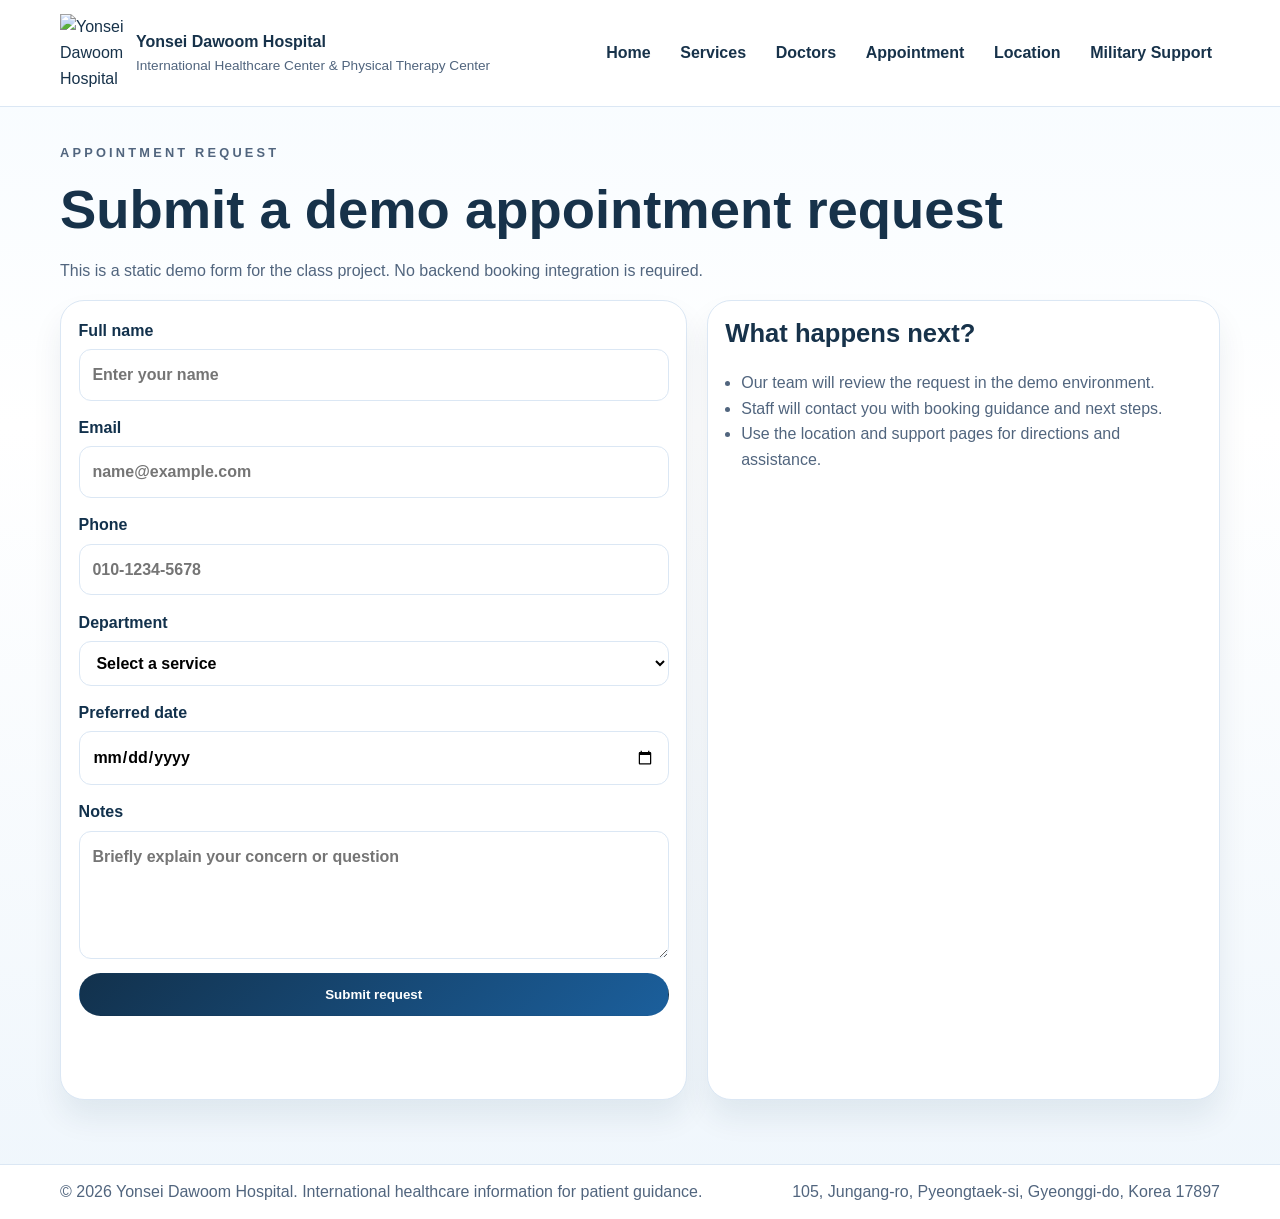
==== appointment.html @ 68c52f5f "Website Development" ====
<!DOCTYPE html>
<html lang="en">
  <head>
    <meta charset="UTF-8" />
    <meta name="viewport" content="width=device-width, initial-scale=1.0" />
    <title>Appointment Request | Yonsei Dawoom Hospital</title>
    <link rel="stylesheet" href="styles.css" />
  </head>
  <body>
    <header class="site-header">
      <div class="container nav-wrap">
        <a class="brand" href="index.html">
          <img class="brand-logo" src="https://yshospital.net/en/images/logo.png" alt="Yonsei Dawoom Hospital" />
          <span>
            <strong>Yonsei Dawoom Hospital</strong>
            <small>International Healthcare Center & Physical Therapy Center</small>
          </span>
        </a>
        <nav class="nav-links">
          <a href="index.html">Home</a>
          <a href="services.html">Services</a>
          <a href="doctors.html">Doctors</a>
          <a href="appointment.html">Appointment</a>
          <a href="location.html">Location</a>
          <a href="support.html">Military Support</a>
        </nav>
      </div>
    </header>

    <main class="container page-shell">
      <section class="page-intro">
        <p class="eyebrow">Appointment request</p>
        <h1>Submit a demo appointment request</h1>
        <p>
          This is a static demo form for the class project. No backend booking integration is required.
        </p>
      </section>

      <section class="two-column-panel appointment-layout">
        <article class="panel-card form-card">
          <form id="appointment-form" class="appointment-form">
            <label>
              Full name
              <input type="text" name="name" placeholder="Enter your name" required />
            </label>
            <label>
              Email
              <input type="email" name="email" placeholder="name@example.com" required />
            </label>
            <label>
              Phone
              <input type="tel" name="phone" placeholder="010-1234-5678" required />
            </label>
            <label>
              Department
              <select name="department" required>
                <option value="">Select a service</option>
                <option>Orthopedic care</option>
                <option>Sports medicine</option>
                <option>Rehabilitation</option>
                <option>General medicine</option>
              </select>
            </label>
            <label>
              Preferred date
              <input type="date" name="date" required />
            </label>
            <label>
              Notes
              <textarea name="notes" rows="4" placeholder="Briefly explain your concern or question"></textarea>
            </label>
            <button class="btn btn-primary" type="submit">Submit request</button>
            <p id="form-status" class="status-note" aria-live="polite"></p>
          </form>
        </article>

        <article class="panel-card info-card">
          <h2>What happens next?</h2>
          <ul class="check-list">
            <li>Our team will review the request in the demo environment.</li>
            <li>Staff will contact you with booking guidance and next steps.</li>
            <li>Use the location and support pages for directions and assistance.</li>
          </ul>
        </article>
      </section>
    </main>

    <footer class="site-footer">
      <div class="container footer-wrap">
        <p>© <span id="year"></span> Yonsei Dawoom Hospital. International healthcare information for patient guidance.</p>
        <p>105, Jungang-ro, Pyeongtaek-si, Gyeonggi-do, Korea 17897</p>
      </div>
    </footer>

    <script src="script.js"></script>
  </body>
</html>
---- styles.css ----
:root {
  --navy: #12314c;
  --blue: #1b5f9c;
  --sky: #edf5ff;
  --surface: #ffffff;
  --text: #17324a;
  --muted: #51657e;
  --border: #dbe7f4;
}

* { box-sizing: border-box; }

body {
  margin: 0;
  font-family: 'Inter', Arial, sans-serif;
  color: var(--text);
  background: linear-gradient(180deg, #f6fbff 0%, #ffffff 35%, #eff6fc 100%);
  line-height: 1.6;
}

img { max-width: 100%; }

a { color: inherit; text-decoration: none; }

.container {
  width: min(1160px, calc(100% - 1.5rem));
  margin: 0 auto;
}

.site-header {
  position: sticky;
  top: 0;
  z-index: 10;
  background: rgba(255, 255, 255, 0.96);
  border-bottom: 1px solid var(--border);
  backdrop-filter: blur(12px);
}

.nav-wrap, .footer-wrap {
  display: flex;
  align-items: center;
  justify-content: space-between;
  gap: 1rem;
  padding: 0.9rem 0;
}

.brand {
  display: flex;
  align-items: center;
  gap: 0.75rem;
}

.brand strong, .brand small { display: block; }

.brand-logo {
  width: 64px;
  height: auto;
  display: block;
}

.brand strong { font-size: 1rem; }

.brand small { color: var(--muted); font-size: 0.85rem; }

.brand-mark {
  width: 3rem;
  height: 3rem;
  border-radius: 0.9rem;
  display: grid;
  place-items: center;
  background: linear-gradient(135deg, var(--navy), var(--blue));
  color: #fff;
  font-weight: 800;
}

.nav-links {
  display: flex;
  flex-wrap: wrap;
  align-items: center;
  justify-content: flex-end;
  gap: 0.85rem;
}

.nav-links a {
  color: var(--text);
  font-weight: 600;
  padding: 0.35rem 0.5rem;
  border-radius: 999px;
}

.nav-links a:hover { background: var(--sky); }

.hero-section {
  padding: 3rem 0 2rem;
}

.hero-grid, .two-column-panel, .section-grid { display: grid; gap: 1.2rem; }

.hero-grid {
  grid-template-columns: 1.2fr 0.8fr;
  align-items: stretch;
}

.hero-copy, .panel-card, .hero-card {
  background: var(--surface);
  border: 1px solid var(--border);
  border-radius: 24px;
  box-shadow: 0 18px 30px rgba(18, 49, 76, 0.08);
}

.hero-copy { padding: 2rem; }

.eyebrow {
  text-transform: uppercase;
  letter-spacing: 0.25em;
  font-size: 0.8rem;
  color: var(--blue);
  font-weight: 700;
}

h1, h2, h3 { line-height: 1.2; }

h1 { font-size: clamp(2rem, 5vw, 3.4rem); margin: 0.35rem 0 0.75rem; }

h2 { font-size: clamp(1.2rem, 3vw, 1.6rem); margin-top: 0; }

.lede, .page-intro p { color: var(--muted); }

.cta-row { display: flex; flex-wrap: wrap; gap: 0.75rem; margin: 1rem 0 1.15rem; }

.btn {
  display: inline-flex;
  align-items: center;
  justify-content: center;
  border-radius: 999px;
  font-weight: 700;
  padding: 0.8rem 1rem;
  border: 1px solid transparent;
}

.btn-primary { background: linear-gradient(135deg, var(--navy), var(--blue)); color: #fff; }

.btn-secondary { border-color: var(--border); background: #fff; }

.feature-pills {
  display: flex;
  flex-wrap: wrap;
  gap: 0.6rem;
  padding: 0;
  list-style: none;
}

.feature-pills li {
  background: var(--sky);
  border: 1px solid var(--border);
  border-radius: 999px;
  padding: 0.45rem 0.7rem;
  color: var(--navy);
  font-size: 0.95rem;
}

.hero-card { padding: 1.2rem; background: linear-gradient(180deg, #143253, #1b4c75); color: #eff7ff; }

.hero-card h2 { color: #fff; }

.stat-card {
  background: rgba(255,255,255,0.08);
  border: 1px solid rgba(255,255,255,0.12);
  border-radius: 18px;
  padding: 0.9rem;
  margin-top: 0.75rem;
}

.stat-card strong { display: block; font-size: 1.45rem; }

.section-grid { grid-template-columns: repeat(3, 1fr); margin-top: 1rem; }

.panel-card { padding: 1.1rem; }

.text-link { color: var(--blue); font-weight: 700; }

.two-column-panel { grid-template-columns: 1.1fr 0.9fr; margin: 1rem auto 2rem; }

.info-boxes { display: grid; gap: 1rem; }

.mini-card {
  border: 1px solid var(--border);
  background: #fff;
  border-radius: 18px;
  padding: 1rem;
}

.mini-card h3 { margin: 0 0 0.2rem; font-size: 1.06rem; }

.mini-card a { color: var(--blue); font-weight: 700; }

.page-shell { padding: 1.5rem 0 2rem; }

.page-intro { margin-bottom: 1rem; }

.card-grid { display: grid; gap: 1rem; }

.three-up { grid-template-columns: repeat(3, 1fr); }

.two-up { grid-template-columns: repeat(2, 1fr); }

.service-card h2, .doctor-card h2 { margin-bottom: 0.35rem; }

.doctor-card {
  display: flex;
  flex-direction: column;
  gap: 0.6rem;
}

.doctor-head {
  display: flex;
  align-items: center;
  gap: 0.9rem;
}

.doctor-photo {
  width: 96px;
  height: 96px;
  object-fit: cover;
  border-radius: 18px;
  border: 1px solid var(--border);
  background: #eff6fc;
}

.muted { color: var(--muted); font-weight: 600; }

.appointment-layout { grid-template-columns: 1.1fr 0.9fr; }

.appointment-form { display: grid; gap: 0.9rem; }

.appointment-form label { display: grid; gap: 0.35rem; font-weight: 600; color: var(--navy); }

.appointment-form input,
.appointment-form select,
.appointment-form textarea {
  border: 1px solid var(--border);
  border-radius: 12px;
  padding: 0.75rem 0.8rem;
  font: inherit;
  background: #fff;
}

.status-note { min-height: 1.2em; color: var(--blue); font-weight: 600; }

.check-list { padding-left: 1rem; color: var(--muted); }

.location-layout { grid-template-columns: 1fr 1fr; }

.map-box {
  border: 1px dashed var(--border);
  border-radius: 18px;
  min-height: 220px;
  display: grid;
  place-items: center;
  color: var(--muted);
  background: linear-gradient(135deg, #f7fbff, #edf4fb);
}

.contact-list { list-style: none; padding: 0; margin: 0; display: grid; gap: 0.75rem; color: var(--muted); }

.visual-section { margin-bottom: 2rem; }

.visual-gallery .visual-card {
  overflow: hidden;
  padding: 0;
}

.visual-card img {
  width: 100%;
  height: 180px;
  object-fit: cover;
  display: block;
}

.visual-card h3,
.visual-card p {
  padding: 0 1rem;
}

.visual-card h3 { margin: 0.9rem 0 0.2rem; }

.visual-card p { color: var(--muted); padding-bottom: 1rem; }

.support-visual-card {
  display: grid;
  grid-template-columns: 1.1fr 0.9fr;
  gap: 1rem;
  align-items: center;
  margin-bottom: 1rem;
}

.support-visual-card img {
  width: 100%;
  border-radius: 18px;
  object-fit: cover;
  min-height: 220px;
}

.site-footer {
  border-top: 1px solid var(--border);
  background: #fff;
}

.site-footer p { margin: 0; color: var(--muted); }

@media (max-width: 980px) {
  .hero-grid, .two-column-panel, .section-grid, .three-up, .two-up, .appointment-layout, .location-layout, .support-visual-card { grid-template-columns: 1fr; }
}

@media (max-width: 760px) {
  .nav-wrap, .footer-wrap { flex-direction: column; align-items: flex-start; }
  .nav-links { justify-content: flex-start; }
  .hero-section { padding-top: 1.2rem; }
  .hero-copy { padding: 1rem; }
}
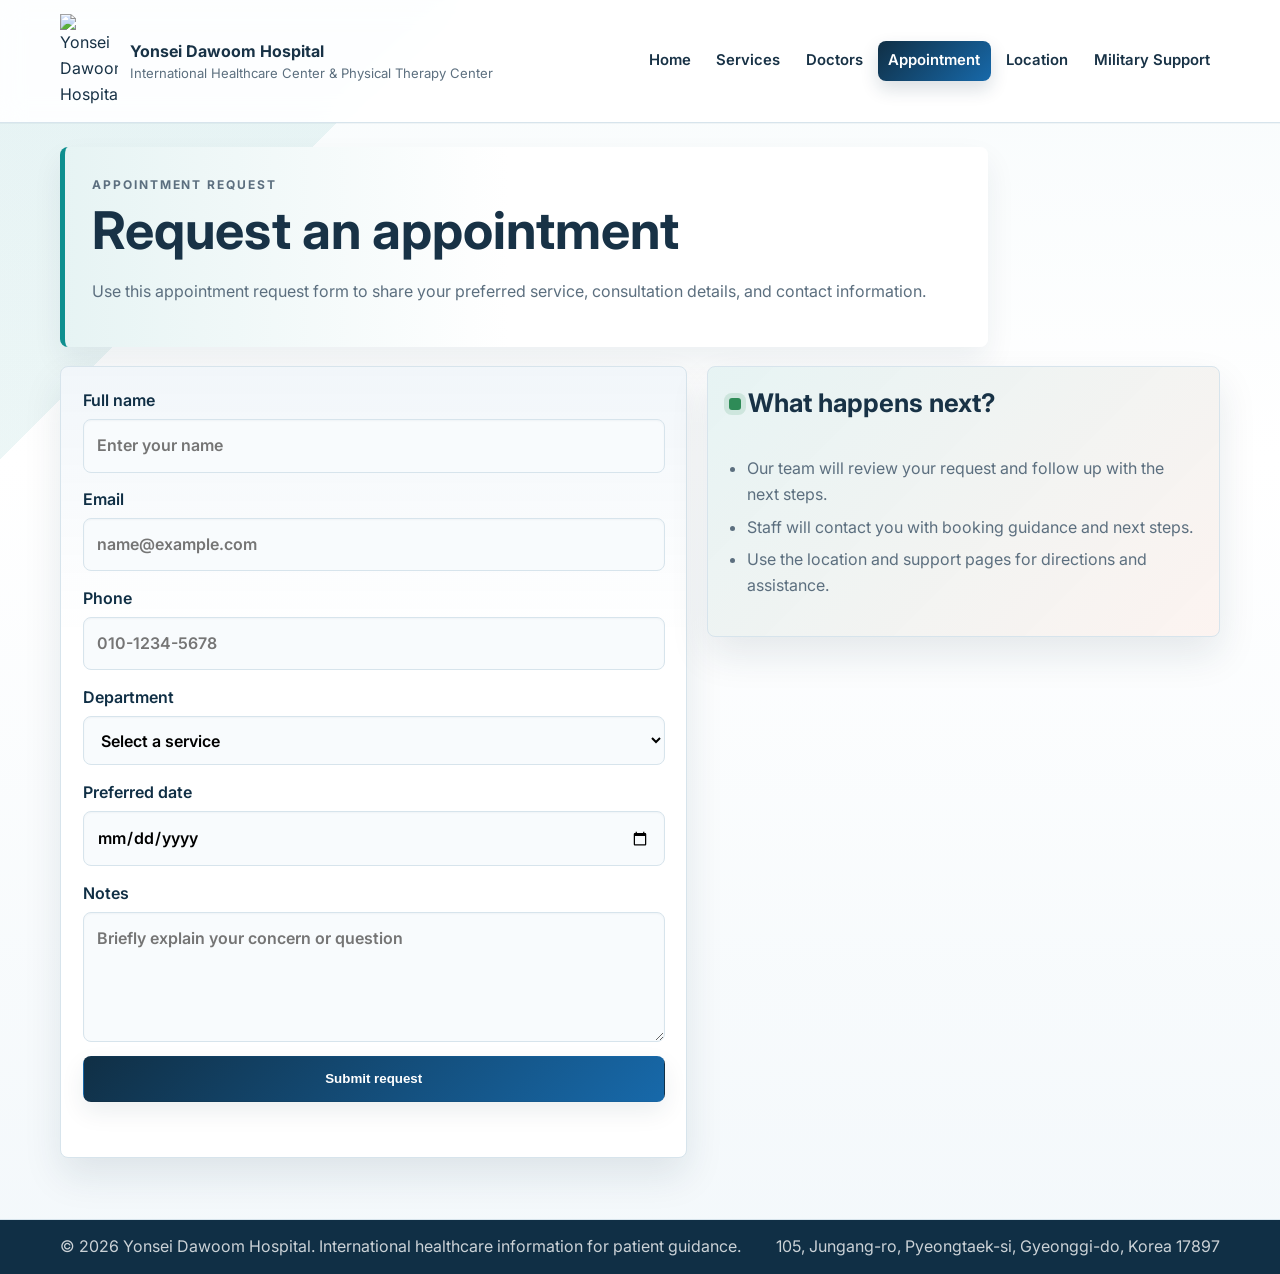
==== commit a04609be: "changes" ====
--- a/appointment.html
+++ b/appointment.html
@@ -6,7 +6,7 @@
     <title>Appointment Request | Yonsei Dawoom Hospital</title>
     <link rel="stylesheet" href="styles.css" />
   </head>
-  <body>
+  <body data-page="appointment">
     <header class="site-header">
       <div class="container nav-wrap">
         <a class="brand" href="index.html">
@@ -30,9 +30,9 @@
     <main class="container page-shell">
       <section class="page-intro">
         <p class="eyebrow">Appointment request</p>
-        <h1>Submit a demo appointment request</h1>
+        <h1>Request an appointment</h1>
         <p>
-          This is a static demo form for the class project. No backend booking integration is required.
+          Use this appointment request form to share your preferred service, consultation details, and contact information.
         </p>
       </section>
 
@@ -77,7 +77,7 @@
         <article class="panel-card info-card">
           <h2>What happens next?</h2>
           <ul class="check-list">
-            <li>Our team will review the request in the demo environment.</li>
+            <li>Our team will review your request and follow up with the next steps.</li>
             <li>Staff will contact you with booking guidance and next steps.</li>
             <li>Use the location and support pages for directions and assistance.</li>
           </ul>
--- a/styles.css
+++ b/styles.css
@@ -1,11 +1,20 @@
+@import url('https://fonts.googleapis.com/css2?family=Inter:wght@400;500;600;700;800&display=swap');
+
 :root {
-  --navy: #12314c;
-  --blue: #1b5f9c;
-  --sky: #edf5ff;
+  --navy: #102f45;
+  --blue: #1769aa;
+  --teal: #0e8f8f;
+  --green: #2e8b57;
+  --warm: #d96c42;
+  --sky: #eef7fb;
+  --mint: #edf8f4;
   --surface: #ffffff;
-  --text: #17324a;
-  --muted: #51657e;
-  --border: #dbe7f4;
+  --surface-alt: #f8fbfd;
+  --text: #183246;
+  --muted: #5c6f7f;
+  --border: #d7e4ec;
+  --shadow: 0 18px 38px rgba(16, 47, 69, 0.10);
+  --shadow-soft: 0 10px 24px rgba(16, 47, 69, 0.08);
 }
 
 * { box-sizing: border-box; }
@@ -14,16 +23,22 @@
   margin: 0;
   font-family: 'Inter', Arial, sans-serif;
   color: var(--text);
-  background: linear-gradient(180deg, #f6fbff 0%, #ffffff 35%, #eff6fc 100%);
+  background:
+    linear-gradient(135deg, rgba(14, 143, 143, 0.08) 0 18%, transparent 18% 100%),
+    linear-gradient(180deg, #f7fbfc 0%, #ffffff 36%, #f3f8fb 100%);
   line-height: 1.6;
+  -webkit-font-smoothing: antialiased;
+  text-rendering: optimizeLegibility;
 }
 
 img { max-width: 100%; }
 
+a, button, input, select, textarea { transition: all 180ms ease; }
+
 a { color: inherit; text-decoration: none; }
 
 .container {
-  width: min(1160px, calc(100% - 1.5rem));
+  width: min(1160px, calc(100% - 2rem));
   margin: 0 auto;
 }
 
@@ -31,9 +46,10 @@
   position: sticky;
   top: 0;
   z-index: 10;
-  background: rgba(255, 255, 255, 0.96);
+  background: rgba(255, 255, 255, 0.92);
   border-bottom: 1px solid var(--border);
   backdrop-filter: blur(12px);
+  box-shadow: 0 1px 0 rgba(18, 49, 76, 0.04);
 }
 
 .nav-wrap, .footer-wrap {
@@ -48,24 +64,25 @@
   display: flex;
   align-items: center;
   gap: 0.75rem;
+  min-width: 17rem;
 }
 
 .brand strong, .brand small { display: block; }
 
 .brand-logo {
-  width: 64px;
+  width: 58px;
   height: auto;
   display: block;
 }
 
 .brand strong { font-size: 1rem; }
 
-.brand small { color: var(--muted); font-size: 0.85rem; }
+.brand small { color: var(--muted); font-size: 0.82rem; line-height: 1.35; }
 
 .brand-mark {
   width: 3rem;
   height: 3rem;
-  border-radius: 0.9rem;
+  border-radius: 8px;
   display: grid;
   place-items: center;
   background: linear-gradient(135deg, var(--navy), var(--blue));
@@ -78,49 +95,93 @@
   flex-wrap: wrap;
   align-items: center;
   justify-content: flex-end;
-  gap: 0.85rem;
+  gap: 0.3rem;
 }
 
 .nav-links a {
   color: var(--text);
   font-weight: 600;
-  padding: 0.35rem 0.5rem;
-  border-radius: 999px;
-}
-
-.nav-links a:hover { background: var(--sky); }
+  padding: 0.5rem 0.65rem;
+  border-radius: 8px;
+  position: relative;
+  font-size: 0.93rem;
+}
+
+.nav-links a:hover,
+.nav-links a:focus-visible {
+  background: linear-gradient(135deg, var(--sky), #ffffff);
+  color: var(--navy);
+  box-shadow: inset 0 0 0 1px rgba(27, 95, 156, 0.12);
+}
+
+.nav-links a.active,
+body[data-page="home"] .nav-links a[href="index.html"],
+body[data-page="services"] .nav-links a[href="services.html"],
+body[data-page="doctors"] .nav-links a[href="doctors.html"],
+body[data-page="appointment"] .nav-links a[href="appointment.html"],
+body[data-page="location"] .nav-links a[href="location.html"],
+body[data-page="support"] .nav-links a[href="support.html"] {
+  background: linear-gradient(135deg, var(--navy), var(--blue));
+  color: #fff;
+  box-shadow: 0 8px 18px rgba(18, 49, 76, 0.16);
+}
 
 .hero-section {
-  padding: 3rem 0 2rem;
+  padding: 2rem 0 1rem;
+}
+
+.page-shell,
+.hero-section,
+.visual-section {
+  padding-bottom: 0.25rem;
 }
 
 .hero-grid, .two-column-panel, .section-grid { display: grid; gap: 1.2rem; }
 
 .hero-grid {
-  grid-template-columns: 1.2fr 0.8fr;
+  grid-template-columns: minmax(0, 1.05fr) minmax(320px, 0.95fr);
   align-items: stretch;
+  gap: 1rem;
 }
 
 .hero-copy, .panel-card, .hero-card {
   background: var(--surface);
   border: 1px solid var(--border);
-  border-radius: 24px;
-  box-shadow: 0 18px 30px rgba(18, 49, 76, 0.08);
-}
-
-.hero-copy { padding: 2rem; }
+  border-radius: 8px;
+  box-shadow: var(--shadow);
+}
+
+.panel-card:hover,
+.hero-copy:hover,
+.hero-card:hover {
+  transform: translateY(-1px);
+  box-shadow: 0 18px 32px rgba(18, 49, 76, 0.12);
+  border-color: rgba(27, 95, 156, 0.22);
+}
+
+.hero-copy {
+  padding: clamp(1.25rem, 3vw, 2rem);
+  background:
+    linear-gradient(135deg, rgba(23, 105, 170, 0.08), transparent 42%),
+    #fff;
+}
 
 .eyebrow {
   text-transform: uppercase;
-  letter-spacing: 0.25em;
-  font-size: 0.8rem;
-  color: var(--blue);
+  letter-spacing: 0.16em;
+  font-size: 0.75rem;
+  color: var(--teal);
   font-weight: 700;
+  margin: 0 0 0.4rem;
 }
 
 h1, h2, h3 { line-height: 1.2; }
 
-h1 { font-size: clamp(2rem, 5vw, 3.4rem); margin: 0.35rem 0 0.75rem; }
+h1 {
+  font-size: clamp(2rem, 4.6vw, 3.25rem);
+  margin: 0.25rem 0 0.85rem;
+  letter-spacing: 0;
+}
 
 h2 { font-size: clamp(1.2rem, 3vw, 1.6rem); margin-top: 0; }
 
@@ -132,15 +193,26 @@
   display: inline-flex;
   align-items: center;
   justify-content: center;
-  border-radius: 999px;
+  border-radius: 8px;
   font-weight: 700;
   padding: 0.8rem 1rem;
   border: 1px solid transparent;
+  box-shadow: var(--shadow-soft);
+  min-height: 2.85rem;
+}
+
+.btn:hover,
+.btn:focus-visible {
+  transform: translateY(-1px);
+  box-shadow: 0 10px 18px rgba(18, 49, 76, 0.14);
 }
 
 .btn-primary { background: linear-gradient(135deg, var(--navy), var(--blue)); color: #fff; }
 
 .btn-secondary { border-color: var(--border); background: #fff; }
+
+.btn-secondary:hover,
+.btn-secondary:focus-visible { background: #f8fbff; border-color: rgba(27, 95, 156, 0.35); }
 
 .feature-pills {
   display: flex;
@@ -151,22 +223,43 @@
 }
 
 .feature-pills li {
-  background: var(--sky);
+  background: var(--mint);
   border: 1px solid var(--border);
-  border-radius: 999px;
+  border-radius: 8px;
   padding: 0.45rem 0.7rem;
   color: var(--navy);
   font-size: 0.95rem;
 }
 
-.hero-card { padding: 1.2rem; background: linear-gradient(180deg, #143253, #1b4c75); color: #eff7ff; }
-
-.hero-card h2 { color: #fff; }
+.hero-visual-card {
+  overflow: hidden;
+  padding: 0;
+  background: linear-gradient(180deg, #ffffff 0%, var(--surface-alt) 100%);
+  box-shadow: var(--shadow-soft);
+}
+
+.hero-visual-card img {
+  width: 100%;
+  height: 310px;
+  object-fit: cover;
+  display: block;
+}
+
+.hero-visual-copy { padding: 1rem 1rem 1.1rem; }
+
+.hero-visual-copy h2 {
+  font-size: clamp(1.05rem, 2.4vw, 1.35rem);
+  margin-bottom: 0.35rem;
+}
+
+.hero-visual-copy p:last-child { color: var(--muted); margin-bottom: 0; }
+
+.hero-card { display: none; }
 
 .stat-card {
   background: rgba(255,255,255,0.08);
   border: 1px solid rgba(255,255,255,0.12);
-  border-radius: 18px;
+  border-radius: 8px;
   padding: 0.9rem;
   margin-top: 0.75rem;
 }
@@ -175,28 +268,115 @@
 
 .section-grid { grid-template-columns: repeat(3, 1fr); margin-top: 1rem; }
 
-.panel-card { padding: 1.1rem; }
+.quick-actions-section { margin: 0.8rem auto 1.6rem; }
+
+.quick-action-grid { grid-template-columns: repeat(3, 1fr); }
+
+.quick-action-card {
+  background: linear-gradient(180deg, #ffffff 0%, var(--surface-alt) 100%);
+}
+
+.action-badge {
+  display: inline-flex;
+  align-items: center;
+  justify-content: center;
+  width: 2rem;
+  height: 2rem;
+  border-radius: 8px;
+  background: linear-gradient(135deg, var(--teal), var(--blue));
+  color: #fff;
+  font-size: 0.9rem;
+  font-weight: 800;
+  margin-bottom: 0.55rem;
+}
+
+.quick-action-card h3 { margin-bottom: 0.35rem; }
+
+.quick-action-card p { color: var(--muted); }
+
+.panel-card { padding: clamp(1rem, 2.2vw, 1.35rem); }
 
 .text-link { color: var(--blue); font-weight: 700; }
 
-.two-column-panel { grid-template-columns: 1.1fr 0.9fr; margin: 1rem auto 2rem; }
+.two-column-panel { grid-template-columns: 1.1fr 0.9fr; margin: 1rem auto 1.4rem; }
+
+.location-summary-grid {
+  display: grid;
+  grid-template-columns: repeat(3, 1fr);
+  gap: 1rem;
+  margin: 0 auto 1.2rem;
+}
+
+.summary-card { background: linear-gradient(180deg, #ffffff 0%, #f7fbff 100%); }
+
+.summary-card h3 { margin: 0.1rem 0 0.25rem; font-size: 1.02rem; }
+
+.summary-card p:last-child { color: var(--muted); margin-bottom: 0; }
+
+.section-label-row {
+  display: flex;
+  align-items: center;
+  justify-content: space-between;
+  gap: 0.75rem;
+  margin-bottom: 0.25rem;
+}
+
+.mini-pill {
+  display: inline-flex;
+  align-items: center;
+  border-radius: 8px;
+  padding: 0.25rem 0.55rem;
+  background: var(--mint);
+  color: var(--green);
+  font-size: 0.78rem;
+  font-weight: 700;
+}
 
 .info-boxes { display: grid; gap: 1rem; }
 
 .mini-card {
   border: 1px solid var(--border);
   background: #fff;
-  border-radius: 18px;
+  border-radius: 8px;
   padding: 1rem;
+  box-shadow: var(--shadow-soft);
+}
+
+.mini-card:hover {
+  border-color: rgba(27, 95, 156, 0.25);
+  box-shadow: 0 14px 22px rgba(18, 49, 76, 0.10);
 }
 
 .mini-card h3 { margin: 0 0 0.2rem; font-size: 1.06rem; }
 
 .mini-card a { color: var(--blue); font-weight: 700; }
 
-.page-shell { padding: 1.5rem 0 2rem; }
-
-.page-intro { margin-bottom: 1rem; }
+.page-shell { padding: 1.55rem 0 2.4rem; }
+
+.page-intro {
+  margin-bottom: 1.15rem;
+  max-width: 58rem;
+}
+
+.page-intro h1,
+.page-intro h2 {
+  max-width: 52rem;
+}
+
+.page-shell > .page-intro {
+  padding: clamp(1.1rem, 3vw, 1.7rem);
+  border-left: 5px solid var(--teal);
+  border-radius: 8px;
+  background:
+    linear-gradient(90deg, rgba(14, 143, 143, 0.10), rgba(255, 255, 255, 0.78) 48%),
+    #fff;
+  box-shadow: 0 14px 30px rgba(16, 47, 69, 0.07);
+}
+
+.location-intro {
+  max-width: 44rem;
+  margin-bottom: 1rem;
+}
 
 .card-grid { display: grid; gap: 1rem; }
 
@@ -204,7 +384,146 @@
 
 .two-up { grid-template-columns: repeat(2, 1fr); }
 
+.service-card,
+.doctor-card {
+  position: relative;
+  overflow: hidden;
+}
+
+.service-card::before,
+.doctor-card::before {
+  content: "";
+  position: absolute;
+  inset: 0 0 auto;
+  height: 4px;
+  background: linear-gradient(90deg, var(--teal), var(--blue), var(--warm));
+}
+
 .service-card h2, .doctor-card h2 { margin-bottom: 0.35rem; }
+
+.service-card p,
+.doctor-card p {
+  color: var(--muted);
+}
+
+.therapy-showcase {
+  display: grid;
+  gap: 1rem;
+  margin-top: 1.4rem;
+}
+
+.therapy-intro {
+  margin-top: 0.5rem;
+}
+
+.therapy-section {
+  display: grid;
+  gap: 1.1rem;
+  background:
+    linear-gradient(135deg, rgba(14, 143, 143, 0.08), transparent 46%),
+    #fff;
+}
+
+.therapy-section .section-label-row {
+  align-items: flex-start;
+}
+
+.therapy-section h2 {
+  margin-bottom: 0;
+}
+
+.therapy-visual-grid {
+  display: grid;
+  grid-template-columns: repeat(2, minmax(0, 1fr));
+  gap: 1rem;
+}
+
+.therapy-image-card {
+  position: relative;
+  min-height: 310px;
+  margin: 0;
+  overflow: hidden;
+  border-radius: 8px;
+  background: var(--surface-alt);
+  box-shadow: var(--shadow-soft);
+}
+
+.therapy-image-card img {
+  width: 100%;
+  height: 100%;
+  min-height: 310px;
+  object-fit: cover;
+  display: block;
+}
+
+.therapy-image-card figcaption {
+  position: absolute;
+  inset: auto 0 0;
+  padding: 1.1rem;
+  background: linear-gradient(180deg, transparent, rgba(0, 0, 0, 0.78));
+  color: #fff;
+  font-size: clamp(1.1rem, 2.3vw, 1.55rem);
+  font-weight: 800;
+  text-align: center;
+}
+
+.therapy-list {
+  columns: 2;
+  column-gap: 2rem;
+  margin: 0;
+  padding-left: 1.25rem;
+  color: var(--muted);
+  font-size: clamp(1rem, 2vw, 1.18rem);
+}
+
+.therapy-list li {
+  break-inside: avoid;
+  margin-bottom: 0.45rem;
+}
+
+.pelvic-therapy-section {
+  background:
+    linear-gradient(135deg, rgba(217, 108, 66, 0.09), transparent 42%),
+    #fff;
+}
+
+.pelvic-therapy-layout {
+  display: grid;
+  gap: 1rem;
+}
+
+.pelvic-therapy-layout > img {
+  width: 100%;
+  height: min(48vw, 420px);
+  min-height: 280px;
+  object-fit: cover;
+  object-position: center;
+  border-radius: 8px;
+  box-shadow: var(--shadow-soft);
+}
+
+.therapy-detail-grid {
+  display: grid;
+  grid-template-columns: 0.9fr 1.1fr;
+  gap: 1rem;
+}
+
+.therapy-detail-grid > div {
+  padding: 1rem;
+  border: 1px solid var(--border);
+  border-radius: 8px;
+  background: var(--surface-alt);
+}
+
+.therapy-detail-grid h3 {
+  margin: 0 0 0.65rem;
+  font-size: clamp(1.15rem, 2.4vw, 1.5rem);
+}
+
+.compact-list {
+  columns: 1;
+  font-size: clamp(0.98rem, 1.8vw, 1.1rem);
+}
 
 .doctor-card {
   display: flex;
@@ -214,22 +533,53 @@
 
 .doctor-head {
   display: flex;
-  align-items: center;
-  gap: 0.9rem;
+  align-items: flex-start;
+  gap: 1rem;
 }
 
 .doctor-photo {
-  width: 96px;
-  height: 96px;
+  width: 142px;
+  height: 142px;
   object-fit: cover;
-  border-radius: 18px;
-  border: 1px solid var(--border);
-  background: #eff6fc;
+  object-position: top center;
+  border-radius: 8px;
+  border: 1px solid rgba(27, 95, 156, 0.18);
+  background: linear-gradient(180deg, #eff6fc, #fff);
+  box-shadow: 0 12px 24px rgba(18, 49, 76, 0.10);
+  flex-shrink: 0;
 }
 
 .muted { color: var(--muted); font-weight: 600; }
 
 .appointment-layout { grid-template-columns: 1.1fr 0.9fr; }
+
+.form-card {
+  background:
+    linear-gradient(180deg, rgba(23, 105, 170, 0.06), transparent 34%),
+    #fff;
+}
+
+.info-card {
+  align-self: start;
+  background:
+    linear-gradient(135deg, rgba(14, 143, 143, 0.10), rgba(217, 108, 66, 0.08)),
+    #fff;
+}
+
+.info-card h2 {
+  display: inline-flex;
+  align-items: center;
+  gap: 0.45rem;
+}
+
+.info-card h2::before {
+  content: "";
+  width: 0.75rem;
+  height: 0.75rem;
+  border-radius: 3px;
+  background: var(--green);
+  box-shadow: 0 0 0 5px rgba(46, 139, 87, 0.14);
+}
 
 .appointment-form { display: grid; gap: 0.9rem; }
 
@@ -239,26 +589,52 @@
 .appointment-form select,
 .appointment-form textarea {
   border: 1px solid var(--border);
-  border-radius: 12px;
-  padding: 0.75rem 0.8rem;
+  border-radius: 8px;
+  padding: 0.8rem 0.85rem;
   font: inherit;
+  background: var(--surface-alt);
+  box-shadow: inset 0 1px 2px rgba(18, 49, 76, 0.04);
+}
+
+.appointment-form input:focus-visible,
+.appointment-form select:focus-visible,
+.appointment-form textarea:focus-visible {
+  outline: none;
+  border-color: var(--blue);
+  box-shadow: 0 0 0 4px rgba(27, 95, 156, 0.12), inset 0 1px 2px rgba(18, 49, 76, 0.04);
   background: #fff;
 }
 
-.status-note { min-height: 1.2em; color: var(--blue); font-weight: 600; }
-
-.check-list { padding-left: 1rem; color: var(--muted); }
-
-.location-layout { grid-template-columns: 1fr 1fr; }
+.status-note {
+  min-height: 1.2em;
+  color: var(--green);
+  font-weight: 700;
+  margin: 0;
+}
+
+.check-list {
+  padding-left: 1.1rem;
+  color: var(--muted);
+}
+
+.check-list li { margin-bottom: 0.45rem; }
+
+.location-layout { grid-template-columns: 1fr 1fr; gap: 1rem; }
 
 .map-box {
   border: 1px dashed var(--border);
-  border-radius: 18px;
+  border-radius: 8px;
   min-height: 220px;
   display: grid;
   place-items: center;
   color: var(--muted);
-  background: linear-gradient(135deg, #f7fbff, #edf4fb);
+  background:
+    linear-gradient(90deg, rgba(23, 105, 170, 0.08) 1px, transparent 1px),
+    linear-gradient(0deg, rgba(23, 105, 170, 0.08) 1px, transparent 1px),
+    linear-gradient(135deg, #f7fbff, #edf4fb);
+  background-size: 28px 28px, 28px 28px, auto;
+  text-align: center;
+  padding: 1rem;
 }
 
 .contact-list { list-style: none; padding: 0; margin: 0; display: grid; gap: 0.75rem; color: var(--muted); }
@@ -272,7 +648,7 @@
 
 .visual-card img {
   width: 100%;
-  height: 180px;
+  height: 190px;
   object-fit: cover;
   display: block;
 }
@@ -296,25 +672,60 @@
 
 .support-visual-card img {
   width: 100%;
-  border-radius: 18px;
+  border-radius: 8px;
   object-fit: cover;
   min-height: 220px;
+  max-height: 320px;
 }
 
 .site-footer {
   border-top: 1px solid var(--border);
-  background: #fff;
-}
-
-.site-footer p { margin: 0; color: var(--muted); }
+  background: var(--navy);
+  color: #fff;
+}
+
+.site-footer p { margin: 0; color: rgba(255, 255, 255, 0.78); }
 
 @media (max-width: 980px) {
   .hero-grid, .two-column-panel, .section-grid, .three-up, .two-up, .appointment-layout, .location-layout, .support-visual-card { grid-template-columns: 1fr; }
+  .quick-action-grid { grid-template-columns: repeat(2, 1fr); }
+  .location-summary-grid { grid-template-columns: 1fr; }
+  .therapy-detail-grid { grid-template-columns: 1fr; }
 }
 
 @media (max-width: 760px) {
-  .nav-wrap, .footer-wrap { flex-direction: column; align-items: flex-start; }
-  .nav-links { justify-content: flex-start; }
+  .nav-wrap, .footer-wrap { flex-direction: column; align-items: flex-start; gap: 0.75rem; }
+  .nav-links {
+    justify-content: flex-start;
+    gap: 0.35rem;
+    width: 100%;
+    padding-bottom: 0.15rem;
+  }
+  .nav-links a { padding: 0.45rem 0.55rem; }
+  .brand { align-items: flex-start; }
+  .brand small { max-width: 18rem; }
   .hero-section { padding-top: 1.2rem; }
   .hero-copy { padding: 1rem; }
-}
+  .cta-row { gap: 0.5rem; }
+  .hero-visual-card img { height: 220px; }
+  .quick-action-grid { grid-template-columns: 1fr; }
+  .doctor-head { align-items: center; }
+  .doctor-photo { width: 104px; height: 104px; }
+  .section-label-row { align-items: flex-start; flex-direction: column; }
+  .therapy-visual-grid { grid-template-columns: 1fr; }
+  .therapy-list { columns: 1; }
+  .therapy-image-card,
+  .therapy-image-card img {
+    min-height: 240px;
+  }
+}
+
+@media (max-width: 520px) {
+  .container { width: min(100% - 1rem, 1160px); }
+  .brand { min-width: 0; }
+  .brand-logo { width: 50px; }
+  .nav-links a { font-size: 0.86rem; }
+  .btn { width: 100%; }
+  .doctor-head { flex-direction: column; }
+  .doctor-photo { width: 100%; height: 220px; }
+}
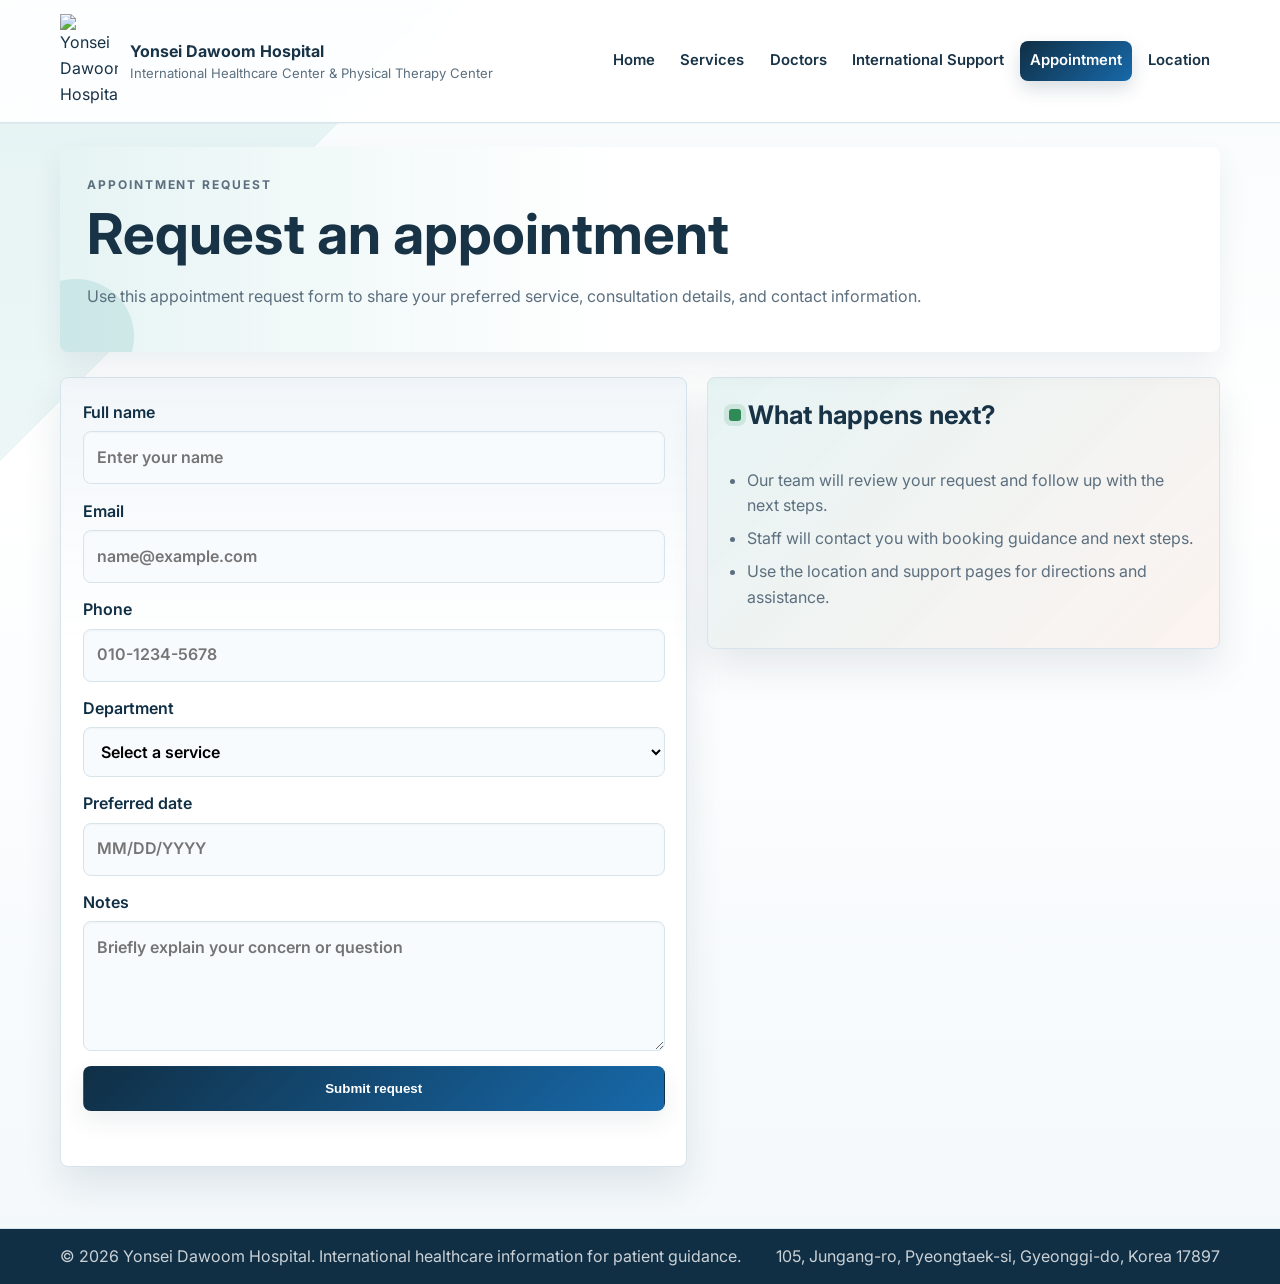
==== commit dd4bf004: "Changes in hospital design" ====
--- a/appointment.html
+++ b/appointment.html
@@ -20,15 +20,16 @@
           <a href="index.html">Home</a>
           <a href="services.html">Services</a>
           <a href="doctors.html">Doctors</a>
+          <a href="support.html">International Support</a>
           <a href="appointment.html">Appointment</a>
           <a href="location.html">Location</a>
-          <a href="support.html">Military Support</a>
+
         </nav>
       </div>
     </header>
 
     <main class="container page-shell">
-      <section class="page-intro">
+      <section class="page-intro page-hero-intro">
         <p class="eyebrow">Appointment request</p>
         <h1>Request an appointment</h1>
         <p>
@@ -63,7 +64,7 @@
             </label>
             <label>
               Preferred date
-              <input type="date" name="date" required />
+              <input type="text" name="date" placeholder="MM/DD/YYYY" inputmode="numeric" pattern="\\d{2}/\\d{2}/\\d{4}" required />
             </label>
             <label>
               Notes
--- a/styles.css
+++ b/styles.css
@@ -127,7 +127,7 @@
 }
 
 .hero-section {
-  padding: 2rem 0 1rem;
+  padding: 2.25rem 0 1.1rem;
 }
 
 .page-shell,
@@ -139,7 +139,7 @@
 .hero-grid, .two-column-panel, .section-grid { display: grid; gap: 1.2rem; }
 
 .hero-grid {
-  grid-template-columns: minmax(0, 1.05fr) minmax(320px, 0.95fr);
+  grid-template-columns: minmax(0, 1.08fr) minmax(340px, 0.92fr);
   align-items: stretch;
   gap: 1rem;
 }
@@ -160,7 +160,10 @@
 }
 
 .hero-copy {
-  padding: clamp(1.25rem, 3vw, 2rem);
+  display: flex;
+  flex-direction: column;
+  justify-content: center;
+  padding: clamp(1.35rem, 3.4vw, 2.35rem);
   background:
     linear-gradient(135deg, rgba(23, 105, 170, 0.08), transparent 42%),
     #fff;
@@ -178,7 +181,7 @@
 h1, h2, h3 { line-height: 1.2; }
 
 h1 {
-  font-size: clamp(2rem, 4.6vw, 3.25rem);
+  font-size: clamp(2.15rem, 4.4vw, 3.55rem);
   margin: 0.25rem 0 0.85rem;
   letter-spacing: 0;
 }
@@ -186,6 +189,11 @@
 h2 { font-size: clamp(1.2rem, 3vw, 1.6rem); margin-top: 0; }
 
 .lede, .page-intro p { color: var(--muted); }
+
+.lede {
+  max-width: 43rem;
+  font-size: clamp(1.02rem, 1.6vw, 1.16rem);
+}
 
 .cta-row { display: flex; flex-wrap: wrap; gap: 0.75rem; margin: 1rem 0 1.15rem; }
 
@@ -240,12 +248,15 @@
 
 .hero-visual-card img {
   width: 100%;
-  height: 310px;
+  height: 340px;
   object-fit: cover;
   display: block;
 }
 
-.hero-visual-copy { padding: 1rem 1rem 1.1rem; }
+.hero-visual-copy {
+  padding: 1.1rem 1.2rem 1.25rem;
+  border-top: 1px solid var(--border);
+}
 
 .hero-visual-copy h2 {
   font-size: clamp(1.05rem, 2.4vw, 1.35rem);
@@ -255,6 +266,187 @@
 .hero-visual-copy p:last-child { color: var(--muted); margin-bottom: 0; }
 
 .hero-card { display: none; }
+
+.cc-hero {
+  padding: 2.6rem 0 5.7rem;
+  background:
+    linear-gradient(90deg, rgba(255, 255, 255, 0.98) 0 48%, rgba(255, 255, 255, 0.58) 68%, rgba(255, 255, 255, 0.18) 100%),
+    url("images/bdaach-leadership.png") center / cover;
+  border-bottom: 1px solid var(--border);
+}
+
+.cc-hero-inner {
+  display: grid;
+  grid-template-columns: minmax(0, 0.92fr) minmax(280px, 0.68fr);
+  align-items: center;
+  gap: clamp(1.5rem, 4vw, 3rem);
+}
+
+.cc-hero-copy {
+  max-width: 42rem;
+  padding: clamp(1rem, 2vw, 1.8rem) 0;
+}
+
+.cc-hero-copy h1 {
+  font-size: clamp(2.45rem, 5.4vw, 4.8rem);
+  line-height: 1.05;
+  max-width: 12ch;
+}
+
+.cc-hero-inner > img {
+  width: 100%;
+  aspect-ratio: 4 / 3;
+  object-fit: cover;
+  border-radius: 8px;
+  box-shadow: 0 22px 42px rgba(16, 47, 69, 0.16);
+}
+
+.cc-action-grid {
+  display: grid;
+  grid-template-columns: repeat(3, 1fr);
+  gap: 1.15rem;
+  margin-top: -3.8rem;
+  margin-bottom: 2.1rem;
+  position: relative;
+  z-index: 2;
+}
+
+.cc-action-card {
+  position: relative;
+  min-height: 100%;
+  display: flex;
+  flex-direction: column;
+  gap: 0.55rem;
+  padding: clamp(1.25rem, 2.5vw, 1.75rem);
+  background: #fff;
+  border: 1px solid var(--border);
+  border-radius: 999px;
+  box-shadow: 0 18px 36px rgba(16, 47, 69, 0.12);
+  text-align: center;
+  align-items: center;
+  overflow: hidden;
+}
+
+.cc-action-card::before {
+  content: "";
+  position: absolute;
+  inset: 0.45rem;
+  border: 1px solid rgba(23, 105, 170, 0.10);
+  border-radius: inherit;
+  pointer-events: none;
+}
+
+.cc-action-card h2 {
+  font-size: clamp(1.2rem, 2.4vw, 1.55rem);
+  margin: 0;
+}
+
+.cc-action-card p {
+  color: var(--muted);
+  margin: 0 0 0.25rem;
+}
+
+.cc-action-card .text-link {
+  margin-top: auto;
+}
+
+.cc-action-icon {
+  width: 3rem;
+  height: 3rem;
+  display: grid;
+  place-items: center;
+  border-radius: 50%;
+  background: var(--sky);
+  color: var(--blue);
+  font-weight: 800;
+  font-size: 1.15rem;
+}
+
+.cc-feature-band {
+  padding: 2.2rem 0;
+  background: #fff;
+  border-top: 1px solid rgba(215, 228, 236, 0.7);
+  border-bottom: 1px solid rgba(215, 228, 236, 0.7);
+}
+
+.cc-feature-grid,
+.cc-info-panel {
+  display: grid;
+  grid-template-columns: minmax(280px, 0.82fr) minmax(0, 1fr);
+  gap: clamp(1.2rem, 3vw, 2.1rem);
+  align-items: center;
+}
+
+.cc-feature-grid img,
+.cc-info-panel img {
+  width: 100%;
+  border-radius: 8px;
+  object-fit: cover;
+  box-shadow: var(--shadow-soft);
+}
+
+.cc-feature-grid img {
+  aspect-ratio: 16 / 10;
+}
+
+.cc-feature-grid h2,
+.cc-info-panel h2 {
+  font-size: clamp(1.55rem, 3vw, 2.35rem);
+  margin-bottom: 0.6rem;
+}
+
+.cc-feature-grid p,
+.cc-info-panel p {
+  color: var(--muted);
+}
+
+.cc-feature-grid .btn {
+  margin-top: 0.5rem;
+}
+
+.cc-info-stack {
+  display: grid;
+  gap: 1.15rem;
+  margin: 2rem auto;
+}
+
+.cc-info-panel {
+  padding: clamp(1rem, 2.2vw, 1.4rem);
+  background: #fff;
+  border: 1px solid var(--border);
+  border-radius: 8px;
+  box-shadow: var(--shadow-soft);
+}
+
+.cc-info-panel img {
+  aspect-ratio: 16 / 9;
+}
+
+.cc-link-row {
+  display: flex;
+  flex-wrap: wrap;
+  gap: 0.65rem;
+  padding-top: 0.4rem;
+}
+
+.cc-link-row a {
+  display: inline-flex;
+  align-items: center;
+  min-height: 2.55rem;
+  padding: 0.55rem 0.8rem;
+  border-radius: 8px;
+  border: 1px solid var(--border);
+  color: var(--blue);
+  background: var(--surface-alt);
+  font-weight: 700;
+}
+
+.cc-link-row a:hover,
+.cc-link-row a:focus-visible {
+  background: #fff;
+  border-color: rgba(27, 95, 156, 0.35);
+  box-shadow: var(--shadow-soft);
+}
 
 .stat-card {
   background: rgba(255,255,255,0.08);
@@ -294,6 +486,123 @@
 
 .quick-action-card p { color: var(--muted); }
 
+.home-services-section {
+  margin: 0.9rem auto 1.5rem;
+}
+
+.home-service-grid {
+  display: grid;
+  grid-template-columns: repeat(3, 1fr);
+  gap: 1rem;
+}
+
+.home-service-card {
+  display: grid;
+  grid-template-rows: 170px 1fr;
+  overflow: hidden;
+  border: 1px solid var(--border);
+  border-radius: 8px;
+  background: #fff;
+  box-shadow: var(--shadow-soft);
+}
+
+.home-service-card img {
+  width: 100%;
+  height: 100%;
+  object-fit: cover;
+  display: block;
+  background: var(--surface-alt);
+}
+
+.home-service-card div {
+  display: flex;
+  flex-direction: column;
+  gap: 0.45rem;
+  padding: 0.95rem 1rem 1.05rem;
+}
+
+.home-service-card h3,
+.home-service-card p {
+  margin: 0;
+}
+
+.home-service-card p {
+  color: var(--muted);
+}
+
+.home-support-band,
+.visit-cta {
+  display: grid;
+  gap: 1rem;
+  align-items: center;
+  border: 1px solid var(--border);
+  border-radius: 8px;
+  box-shadow: var(--shadow-soft);
+}
+
+.home-support-band {
+  grid-template-columns: minmax(0, 0.9fr) minmax(280px, 1.1fr);
+  margin: 0 auto 1.5rem;
+  padding: clamp(1.1rem, 2.5vw, 1.6rem);
+  background:
+    linear-gradient(135deg, rgba(14, 143, 143, 0.10), transparent 46%),
+    #fff;
+}
+
+.home-support-copy h2,
+.visit-cta h2 {
+  margin-bottom: 0.5rem;
+}
+
+.home-support-copy p:last-child,
+.visit-cta p {
+  color: var(--muted);
+  margin-bottom: 0;
+}
+
+.home-trust-list {
+  display: grid;
+  gap: 0.7rem;
+  margin: 0;
+  padding: 0;
+  list-style: none;
+}
+
+.home-trust-list li {
+  position: relative;
+  padding: 0.85rem 0.9rem 0.85rem 2.15rem;
+  border: 1px solid var(--border);
+  border-radius: 8px;
+  background: var(--surface-alt);
+  color: var(--text);
+  font-weight: 600;
+}
+
+.home-trust-list li::before {
+  content: "";
+  position: absolute;
+  left: 0.9rem;
+  top: 1.25rem;
+  width: 0.45rem;
+  height: 0.45rem;
+  border-radius: 3px;
+  background: var(--green);
+}
+
+.visit-cta {
+  grid-template-columns: minmax(0, 1fr) auto;
+  margin: 0 auto 2rem;
+  padding: clamp(1.1rem, 2.5vw, 1.6rem);
+  background:
+    linear-gradient(135deg, rgba(23, 105, 170, 0.10), rgba(255, 255, 255, 0.78)),
+    #fff;
+}
+
+.visit-cta .cta-row {
+  justify-content: flex-end;
+  margin: 0;
+}
+
 .panel-card { padding: clamp(1rem, 2.2vw, 1.35rem); }
 
 .text-link { color: var(--blue); font-weight: 700; }
@@ -355,7 +664,7 @@
 
 .page-intro {
   margin-bottom: 1.15rem;
-  max-width: 58rem;
+  max-width: none;
 }
 
 .page-intro h1,
@@ -364,6 +673,7 @@
 }
 
 .page-shell > .page-intro {
+  width: 100%;
   padding: clamp(1.1rem, 3vw, 1.7rem);
   border-left: 5px solid var(--teal);
   border-radius: 8px;
@@ -374,7 +684,7 @@
 }
 
 .location-intro {
-  max-width: 44rem;
+  max-width: none;
   margin-bottom: 1rem;
 }
 
@@ -406,129 +716,347 @@
   color: var(--muted);
 }
 
-.therapy-showcase {
-  display: grid;
+.service-grid {
+  align-items: stretch;
+}
+
+.service-card {
+  display: flex;
+  flex-direction: column;
+  gap: 0.7rem;
+  min-height: 100%;
+  padding: 0;
+}
+
+.service-card img {
+  width: 100%;
+  height: 170px;
+  object-fit: cover;
+  object-position: center;
+  display: block;
+  background: var(--surface-alt);
+}
+
+.service-card h2,
+.service-card p,
+.service-card ul {
+  margin-left: 1.1rem;
+  margin-right: 1.1rem;
+}
+
+.service-card h2 {
+  margin-top: 0.25rem;
+  font-size: clamp(1.15rem, 2.1vw, 1.45rem);
+}
+
+.service-card p {
+  margin-top: 0;
+  margin-bottom: 0.1rem;
+}
+
+.service-card ul {
+  display: flex;
+  flex-direction: column;
+  gap: 0.35rem;
+  margin-top: auto;
+  margin-bottom: 1.1rem;
+  padding: 0;
+  list-style: none;
+  color: var(--text);
+  font-size: 0.94rem;
+}
+
+.service-card li {
+  position: relative;
+  padding-left: 1rem;
+}
+
+.service-card li::before {
+  content: "";
+  position: absolute;
+  left: 0;
+  top: 0.68em;
+  width: 0.35rem;
+  height: 0.35rem;
+  border-radius: 3px;
+  background: var(--teal);
+}
+
+.page-hero-intro {
+  position: relative;
+  margin-bottom: 1.55rem;
+  padding: clamp(1.4rem, 4vw, 2.35rem) clamp(1.1rem, 4vw, 2.45rem);
+  border: 0;
+  border-radius: 42px 10px 42px 10px;
+  background:
+    radial-gradient(circle at 92% 16%, rgba(23, 105, 170, 0.12) 0 4.8rem, transparent 4.9rem),
+    linear-gradient(135deg, rgba(14, 143, 143, 0.12), rgba(255, 255, 255, 0.92) 42%),
+    #fff;
+  box-shadow: 0 18px 36px rgba(16, 47, 69, 0.08);
+  overflow: hidden;
+}
+
+.page-shell > .page-hero-intro {
+  border-left: 0;
+}
+
+.page-hero-intro::before {
+  content: "";
+  position: absolute;
+  left: -2.6rem;
+  bottom: -2.6rem;
+  width: 7.2rem;
+  height: 7.2rem;
+  border-radius: 50%;
+  background: rgba(14, 143, 143, 0.12);
+}
+
+.page-hero-intro h1,
+.page-hero-intro p {
+  position: relative;
+}
+
+.services-section {
+  margin-bottom: 1.55rem;
+}
+
+.section-heading {
+  max-width: 58rem;
+  margin-bottom: 0.9rem;
+}
+
+.section-heading h2 {
+  margin-bottom: 0.35rem;
+}
+
+.featured-service-grid {
+  display: grid;
+  grid-template-columns: repeat(3, 1fr);
   gap: 1rem;
-  margin-top: 1.4rem;
-}
-
-.therapy-intro {
-  margin-top: 0.5rem;
-}
-
-.therapy-section {
-  display: grid;
-  gap: 1.1rem;
-  background:
-    linear-gradient(135deg, rgba(14, 143, 143, 0.08), transparent 46%),
-    #fff;
-}
-
-.therapy-section .section-label-row {
-  align-items: flex-start;
-}
-
-.therapy-section h2 {
-  margin-bottom: 0;
-}
-
-.therapy-visual-grid {
-  display: grid;
-  grid-template-columns: repeat(2, minmax(0, 1fr));
-  gap: 1rem;
-}
-
-.therapy-image-card {
-  position: relative;
-  min-height: 310px;
-  margin: 0;
+}
+
+.featured-service-card {
+  display: grid;
+  grid-template-rows: 185px 1fr;
   overflow: hidden;
-  border-radius: 8px;
-  background: var(--surface-alt);
+  border: 1px solid var(--border);
+  border-radius: 42px 42px 16px 16px;
+  background: #fff;
   box-shadow: var(--shadow-soft);
 }
 
-.therapy-image-card img {
+.featured-service-card img {
   width: 100%;
   height: 100%;
-  min-height: 310px;
+  display: block;
   object-fit: cover;
-  display: block;
-}
-
-.therapy-image-card figcaption {
+  border-radius: 0 0 45% 45% / 0 0 10% 10%;
+  background:
+    linear-gradient(135deg, rgba(23, 105, 170, 0.16), rgba(14, 143, 143, 0.10)),
+    var(--surface-alt);
+}
+
+.featured-service-card div {
+  display: flex;
+  flex-direction: column;
+  gap: 0.55rem;
+  padding: 1.05rem 1.1rem 1.15rem;
+}
+
+.featured-service-card h3,
+.featured-service-card p,
+.featured-service-card ul {
+  margin: 0;
+}
+
+.featured-service-card h3 {
+  color: var(--navy);
+  font-size: clamp(1.15rem, 2vw, 1.4rem);
+}
+
+.featured-service-card p {
+  color: var(--muted);
+}
+
+.featured-service-card ul {
+  display: grid;
+  gap: 0.35rem;
+  padding: 0;
+  list-style: none;
+  color: var(--text);
+  font-size: 0.94rem;
+}
+
+.featured-service-card li,
+.guidance-card p,
+.treatment-card p {
+  color: var(--muted);
+}
+
+.featured-service-card li {
+  position: relative;
+  padding-left: 1rem;
+}
+
+.featured-service-card li::before {
+  content: "";
   position: absolute;
-  inset: auto 0 0;
-  padding: 1.1rem;
-  background: linear-gradient(180deg, transparent, rgba(0, 0, 0, 0.78));
-  color: #fff;
-  font-size: clamp(1.1rem, 2.3vw, 1.55rem);
+  left: 0;
+  top: 0.68em;
+  width: 0.35rem;
+  height: 0.35rem;
+  border-radius: 50%;
+  background: var(--teal);
+}
+
+.featured-service-card .text-link {
+  margin-top: auto;
+}
+
+.treatment-grid {
+  display: grid;
+  grid-template-columns: repeat(3, 1fr);
+  gap: 0.85rem;
+}
+
+.treatment-card,
+.guidance-card {
+  border: 1px solid var(--border);
+  background: #fff;
+  box-shadow: var(--shadow-soft);
+}
+
+.treatment-card {
+  position: relative;
+  padding: 1.35rem 1.25rem;
+  border-radius: 34px 12px 34px 12px;
+  overflow: hidden;
+}
+
+.treatment-card::before {
+  content: "";
+  position: absolute;
+  right: -1.7rem;
+  top: -1.7rem;
+  width: 5.2rem;
+  height: 5.2rem;
+  border-radius: 50%;
+  background: linear-gradient(135deg, rgba(14, 143, 143, 0.14), rgba(23, 105, 170, 0.12));
+}
+
+.treatment-card span {
+  display: inline-flex;
+  align-items: center;
+  justify-content: center;
+  width: 2rem;
+  height: 2rem;
+  margin-bottom: 0.65rem;
+  border-radius: 50%;
+  background: var(--sky);
+  color: var(--blue);
+  font-size: 0.82rem;
   font-weight: 800;
-  text-align: center;
-}
-
-.therapy-list {
-  columns: 2;
-  column-gap: 2rem;
+}
+
+.treatment-card h3,
+.guidance-card h3 {
+  margin: 0 0 0.35rem;
+  color: var(--navy);
+  font-size: 1.05rem;
+}
+
+.treatment-card p,
+.guidance-card p {
   margin: 0;
-  padding-left: 1.25rem;
+}
+
+.patient-guidance-section,
+.services-cta {
+  display: grid;
+  gap: 1rem;
+  border: 1px solid var(--border);
+  border-radius: 8px;
+  box-shadow: var(--shadow-soft);
+}
+
+.patient-guidance-section {
+  grid-template-columns: minmax(0, 0.82fr) minmax(320px, 1.18fr);
+  align-items: start;
+  margin-bottom: 1.55rem;
+  padding: clamp(1.1rem, 2.5vw, 1.55rem);
+  background:
+    linear-gradient(135deg, rgba(14, 143, 143, 0.10), transparent 48%),
+    #fff;
+}
+
+.patient-guidance-section p {
   color: var(--muted);
-  font-size: clamp(1rem, 2vw, 1.18rem);
-}
-
-.therapy-list li {
-  break-inside: avoid;
-  margin-bottom: 0.45rem;
-}
-
-.pelvic-therapy-section {
-  background:
-    linear-gradient(135deg, rgba(217, 108, 66, 0.09), transparent 42%),
+}
+
+.guidance-grid {
+  display: grid;
+  grid-template-columns: repeat(3, 1fr);
+  gap: 0.75rem;
+}
+
+.guidance-card {
+  padding: 0.95rem;
+  background: var(--surface-alt);
+}
+
+.services-cta {
+  grid-template-columns: minmax(0, 1fr) auto;
+  align-items: center;
+  margin-bottom: 0.4rem;
+  padding: clamp(1.1rem, 2.5vw, 1.6rem);
+  background:
+    linear-gradient(135deg, rgba(23, 105, 170, 0.10), rgba(255, 255, 255, 0.82)),
     #fff;
 }
 
-.pelvic-therapy-layout {
-  display: grid;
-  gap: 1rem;
-}
-
-.pelvic-therapy-layout > img {
-  width: 100%;
-  height: min(48vw, 420px);
-  min-height: 280px;
-  object-fit: cover;
-  object-position: center;
-  border-radius: 8px;
-  box-shadow: var(--shadow-soft);
-}
-
-.therapy-detail-grid {
-  display: grid;
-  grid-template-columns: 0.9fr 1.1fr;
-  gap: 1rem;
-}
-
-.therapy-detail-grid > div {
-  padding: 1rem;
-  border: 1px solid var(--border);
-  border-radius: 8px;
-  background: var(--surface-alt);
-}
-
-.therapy-detail-grid h3 {
-  margin: 0 0 0.65rem;
-  font-size: clamp(1.15rem, 2.4vw, 1.5rem);
-}
-
-.compact-list {
-  columns: 1;
-  font-size: clamp(0.98rem, 1.8vw, 1.1rem);
+.services-cta p {
+  color: var(--muted);
+  margin-bottom: 0;
+}
+
+.services-cta .cta-row {
+  justify-content: flex-end;
+  margin: 0;
 }
 
 .doctor-card {
+  border-radius: 38px 12px 38px 12px;
   display: flex;
   flex-direction: column;
-  gap: 0.6rem;
+  gap: 0.8rem;
+  background:
+    radial-gradient(circle at 94% 12%, rgba(23, 105, 170, 0.10) 0 4.2rem, transparent 4.3rem),
+    #fff;
+}
+
+.doctor-card .credential,
+.doctor-card .expertise {
+  margin: 0;
+}
+
+.doctor-card .credential {
+  color: var(--text);
+  font-weight: 600;
+}
+
+.doctor-card .expertise {
+  padding-top: 0.7rem;
+  border-top: 1px solid var(--border);
+}
+
+.doctor-card::before {
+  left: 1.35rem;
+  right: auto;
+  top: 0;
+  width: 5.8rem;
+  height: 0.28rem;
+  border-radius: 0 0 999px 999px;
+  background: linear-gradient(90deg, var(--teal), var(--blue));
 }
 
 .doctor-head {
@@ -547,6 +1075,32 @@
   background: linear-gradient(180deg, #eff6fc, #fff);
   box-shadow: 0 12px 24px rgba(18, 49, 76, 0.10);
   flex-shrink: 0;
+}
+
+.doctor-credentials {
+  display: grid;
+  gap: 0.35rem;
+  margin: 0.65rem 0 0;
+  padding: 0;
+  list-style: none;
+}
+
+.doctor-credentials li {
+  position: relative;
+  padding-left: 1rem;
+  color: var(--text);
+  font-weight: 650;
+}
+
+.doctor-credentials li::before {
+  content: "";
+  position: absolute;
+  left: 0;
+  top: 0.7em;
+  width: 0.38rem;
+  height: 0.38rem;
+  border-radius: 50%;
+  background: var(--teal);
 }
 
 .muted { color: var(--muted); font-weight: 600; }
@@ -621,20 +1175,65 @@
 
 .location-layout { grid-template-columns: 1fr 1fr; gap: 1rem; }
 
+.map-card,
+.contact-card {
+  border-radius: 38px 12px 38px 12px;
+}
+
+.map-card {
+  background:
+    linear-gradient(135deg, rgba(14, 143, 143, 0.08), rgba(255, 255, 255, 0.92)),
+    #fff;
+}
+
+.contact-card {
+  background:
+    radial-gradient(circle at 92% 12%, rgba(23, 105, 170, 0.10) 0 4.5rem, transparent 4.6rem),
+    #fff;
+}
+
 .map-box {
-  border: 1px dashed var(--border);
-  border-radius: 8px;
+  border: 1px solid var(--border);
+  border-radius: 30px 10px 30px 10px;
   min-height: 220px;
-  display: grid;
-  place-items: center;
-  color: var(--muted);
-  background:
+  display: flex;
+  flex-direction: column;
+  justify-content: flex-end;
+  align-items: flex-start;
+  gap: 0.25rem;
+  color: var(--text);
+  background:
+    radial-gradient(circle at 62% 43%, rgba(217, 108, 66, 0.28) 0 0.7rem, transparent 0.74rem),
+    linear-gradient(90deg, transparent 48%, rgba(23, 105, 170, 0.20) 48% 53%, transparent 53%),
+    linear-gradient(0deg, transparent 36%, rgba(14, 143, 143, 0.18) 36% 41%, transparent 41%),
     linear-gradient(90deg, rgba(23, 105, 170, 0.08) 1px, transparent 1px),
     linear-gradient(0deg, rgba(23, 105, 170, 0.08) 1px, transparent 1px),
     linear-gradient(135deg, #f7fbff, #edf4fb);
-  background-size: 28px 28px, 28px 28px, auto;
-  text-align: center;
-  padding: 1rem;
+  background-size: auto, auto, auto, 28px 28px, 28px 28px, auto;
+  padding: 1.1rem;
+  box-shadow: inset 0 0 0 1px rgba(255, 255, 255, 0.65);
+}
+
+.map-box strong {
+  font-size: clamp(1.15rem, 2vw, 1.45rem);
+  color: var(--navy);
+}
+
+.map-box small {
+  color: var(--muted);
+  font-weight: 600;
+}
+
+.map-pin {
+  display: inline-flex;
+  width: fit-content;
+  border-radius: 8px;
+  padding: 0.32rem 0.6rem;
+  background: #fff;
+  border: 1px solid rgba(23, 105, 170, 0.16);
+  color: var(--blue);
+  font-weight: 800;
+  box-shadow: var(--shadow-soft);
 }
 
 .contact-list { list-style: none; padding: 0; margin: 0; display: grid; gap: 0.75rem; color: var(--muted); }
@@ -668,14 +1267,153 @@
   gap: 1rem;
   align-items: center;
   margin-bottom: 1rem;
+  border-radius: 34px 12px 34px 12px;
 }
 
 .support-visual-card img {
   width: 100%;
-  border-radius: 8px;
+  border-radius: 28px 10px 28px 10px;
   object-fit: cover;
   min-height: 220px;
   max-height: 320px;
+}
+
+.support-hero-card {
+  background:
+    linear-gradient(135deg, rgba(23, 105, 170, 0.08), rgba(14, 143, 143, 0.06)),
+    #fff;
+}
+
+.support-grid {
+  margin-bottom: 1rem;
+}
+
+.support-card {
+  background: linear-gradient(180deg, #ffffff 0%, #f7fbff 100%);
+}
+
+.support-card .eyebrow {
+  margin-bottom: 0.25rem;
+}
+
+.support-circle-section {
+  margin: 1rem auto 2rem;
+  padding: clamp(1.2rem, 3vw, 1.8rem);
+  border: 1px solid var(--border);
+  border-radius: 44px 12px 44px 12px;
+  background:
+    radial-gradient(circle at 8% 18%, rgba(14, 143, 143, 0.12) 0 5rem, transparent 5.1rem),
+    linear-gradient(135deg, rgba(23, 105, 170, 0.06), rgba(255, 255, 255, 0.95)),
+    #fff;
+  box-shadow: var(--shadow-soft);
+}
+
+.support-circle-section .section-heading p:last-child {
+  color: var(--muted);
+}
+
+.support-circle-grid {
+  display: grid;
+  grid-template-columns: repeat(2, minmax(0, 1fr));
+  gap: 1.1rem;
+  margin-top: 1rem;
+}
+
+.support-circle-layout {
+  display: grid;
+  grid-template-columns: minmax(470px, 0.95fr) minmax(320px, 1.05fr);
+  gap: clamp(1rem, 3vw, 1.8rem);
+  align-items: center;
+}
+
+.support-circle-card {
+  width: min(100%, 18.5rem);
+  aspect-ratio: 1;
+  display: flex;
+  flex-direction: column;
+  align-items: center;
+  justify-content: center;
+  gap: 0.42rem;
+  padding: 1.55rem;
+  border-radius: 50%;
+  border: 1px solid rgba(23, 105, 170, 0.18);
+  background:
+    radial-gradient(circle at 50% 18%, rgba(255, 255, 255, 0.9), transparent 42%),
+    var(--surface-alt);
+  text-align: center;
+  box-shadow: 0 16px 30px rgba(16, 47, 69, 0.09);
+}
+
+.support-circle-card:nth-child(2) {
+  transform: translateY(1.4rem);
+}
+
+.support-circle-card:nth-child(3) {
+  grid-column: 1 / -1;
+  justify-self: center;
+  width: min(100%, 18.5rem);
+  transform: translateY(0);
+}
+
+.support-circle-card span {
+  display: inline-flex;
+  align-items: center;
+  justify-content: center;
+  width: 2.35rem;
+  height: 2.35rem;
+  border-radius: 50%;
+  background: #fff;
+  color: var(--blue);
+  font-weight: 800;
+  box-shadow: var(--shadow-soft);
+}
+
+.support-circle-card h3 {
+  max-width: 12.5rem;
+  margin: 0;
+  color: var(--navy);
+  font-size: clamp(1rem, 1.6vw, 1.18rem);
+  line-height: 1.12;
+}
+
+.support-circle-card p {
+  max-width: 12.75rem;
+  margin: 0;
+  color: var(--muted);
+  font-size: 0.86rem;
+  line-height: 1.42;
+}
+
+.support-circle-actions {
+  display: flex;
+  flex-wrap: wrap;
+  gap: 0.75rem;
+  justify-content: center;
+  margin-top: 1.2rem;
+}
+
+.support-photo-frame {
+  position: relative;
+  margin: 0;
+  border-radius: 56px 14px 56px 14px;
+  overflow: hidden;
+  box-shadow: 0 22px 42px rgba(16, 47, 69, 0.16);
+}
+
+.support-photo-frame::before {
+  content: "";
+  position: absolute;
+  inset: 0;
+  background: linear-gradient(135deg, rgba(16, 47, 69, 0.08), transparent 52%);
+  pointer-events: none;
+  z-index: 1;
+}
+
+.support-photo-frame img {
+  width: 100%;
+  min-height: 360px;
+  display: block;
+  object-fit: cover;
 }
 
 .site-footer {
@@ -688,9 +1426,39 @@
 
 @media (max-width: 980px) {
   .hero-grid, .two-column-panel, .section-grid, .three-up, .two-up, .appointment-layout, .location-layout, .support-visual-card { grid-template-columns: 1fr; }
+  .cc-hero-inner,
+  .cc-feature-grid,
+  .cc-info-panel { grid-template-columns: 1fr; }
+  .cc-action-grid { grid-template-columns: 1fr; margin-top: -2.8rem; }
+  .cc-hero { padding-bottom: 4.7rem; }
+  .cc-hero-copy h1 { max-width: 14ch; }
+  .featured-service-grid,
+  .treatment-grid,
+  .patient-guidance-section,
+  .services-cta { grid-template-columns: 1fr; }
+  .guidance-grid { grid-template-columns: 1fr; }
+  .services-cta .cta-row { justify-content: flex-start; }
+  .support-circle-layout,
+  .support-circle-grid { grid-template-columns: 1fr; }
+  .support-circle-card {
+    width: min(100%, 24rem);
+    aspect-ratio: auto;
+    min-height: 14rem;
+    justify-self: center;
+    border-radius: 999px;
+  }
+  .support-circle-card:nth-child(2),
+  .support-circle-card:nth-child(3) {
+    grid-column: auto;
+    transform: none;
+  }
+  .support-photo-frame img { min-height: 260px; }
   .quick-action-grid { grid-template-columns: repeat(2, 1fr); }
   .location-summary-grid { grid-template-columns: 1fr; }
-  .therapy-detail-grid { grid-template-columns: 1fr; }
+  .home-service-grid { grid-template-columns: 1fr; }
+  .home-support-band,
+  .visit-cta { grid-template-columns: 1fr; }
+  .visit-cta .cta-row { justify-content: flex-start; }
 }
 
 @media (max-width: 760px) {
@@ -705,19 +1473,23 @@
   .brand { align-items: flex-start; }
   .brand small { max-width: 18rem; }
   .hero-section { padding-top: 1.2rem; }
+  .cc-hero { padding-top: 1.4rem; }
+  .cc-hero-inner > img { display: none; }
+  .cc-action-card {
+    border-radius: 32px;
+    box-shadow: var(--shadow-soft);
+  }
   .hero-copy { padding: 1rem; }
   .cta-row { gap: 0.5rem; }
   .hero-visual-card img { height: 220px; }
+  .home-service-card { grid-template-rows: 160px 1fr; }
+  .page-hero-intro { border-radius: 28px 10px 28px 10px; }
+  .featured-service-card { grid-template-rows: 170px 1fr; }
   .quick-action-grid { grid-template-columns: 1fr; }
   .doctor-head { align-items: center; }
   .doctor-photo { width: 104px; height: 104px; }
   .section-label-row { align-items: flex-start; flex-direction: column; }
-  .therapy-visual-grid { grid-template-columns: 1fr; }
-  .therapy-list { columns: 1; }
-  .therapy-image-card,
-  .therapy-image-card img {
-    min-height: 240px;
-  }
+  .service-card img { height: 160px; }
 }
 
 @media (max-width: 520px) {
@@ -726,6 +1498,8 @@
   .brand-logo { width: 50px; }
   .nav-links a { font-size: 0.86rem; }
   .btn { width: 100%; }
+  .cc-hero-copy h1 { font-size: clamp(2.15rem, 12vw, 3.1rem); }
+  .cc-link-row a { width: 100%; justify-content: center; }
   .doctor-head { flex-direction: column; }
   .doctor-photo { width: 100%; height: 220px; }
 }
